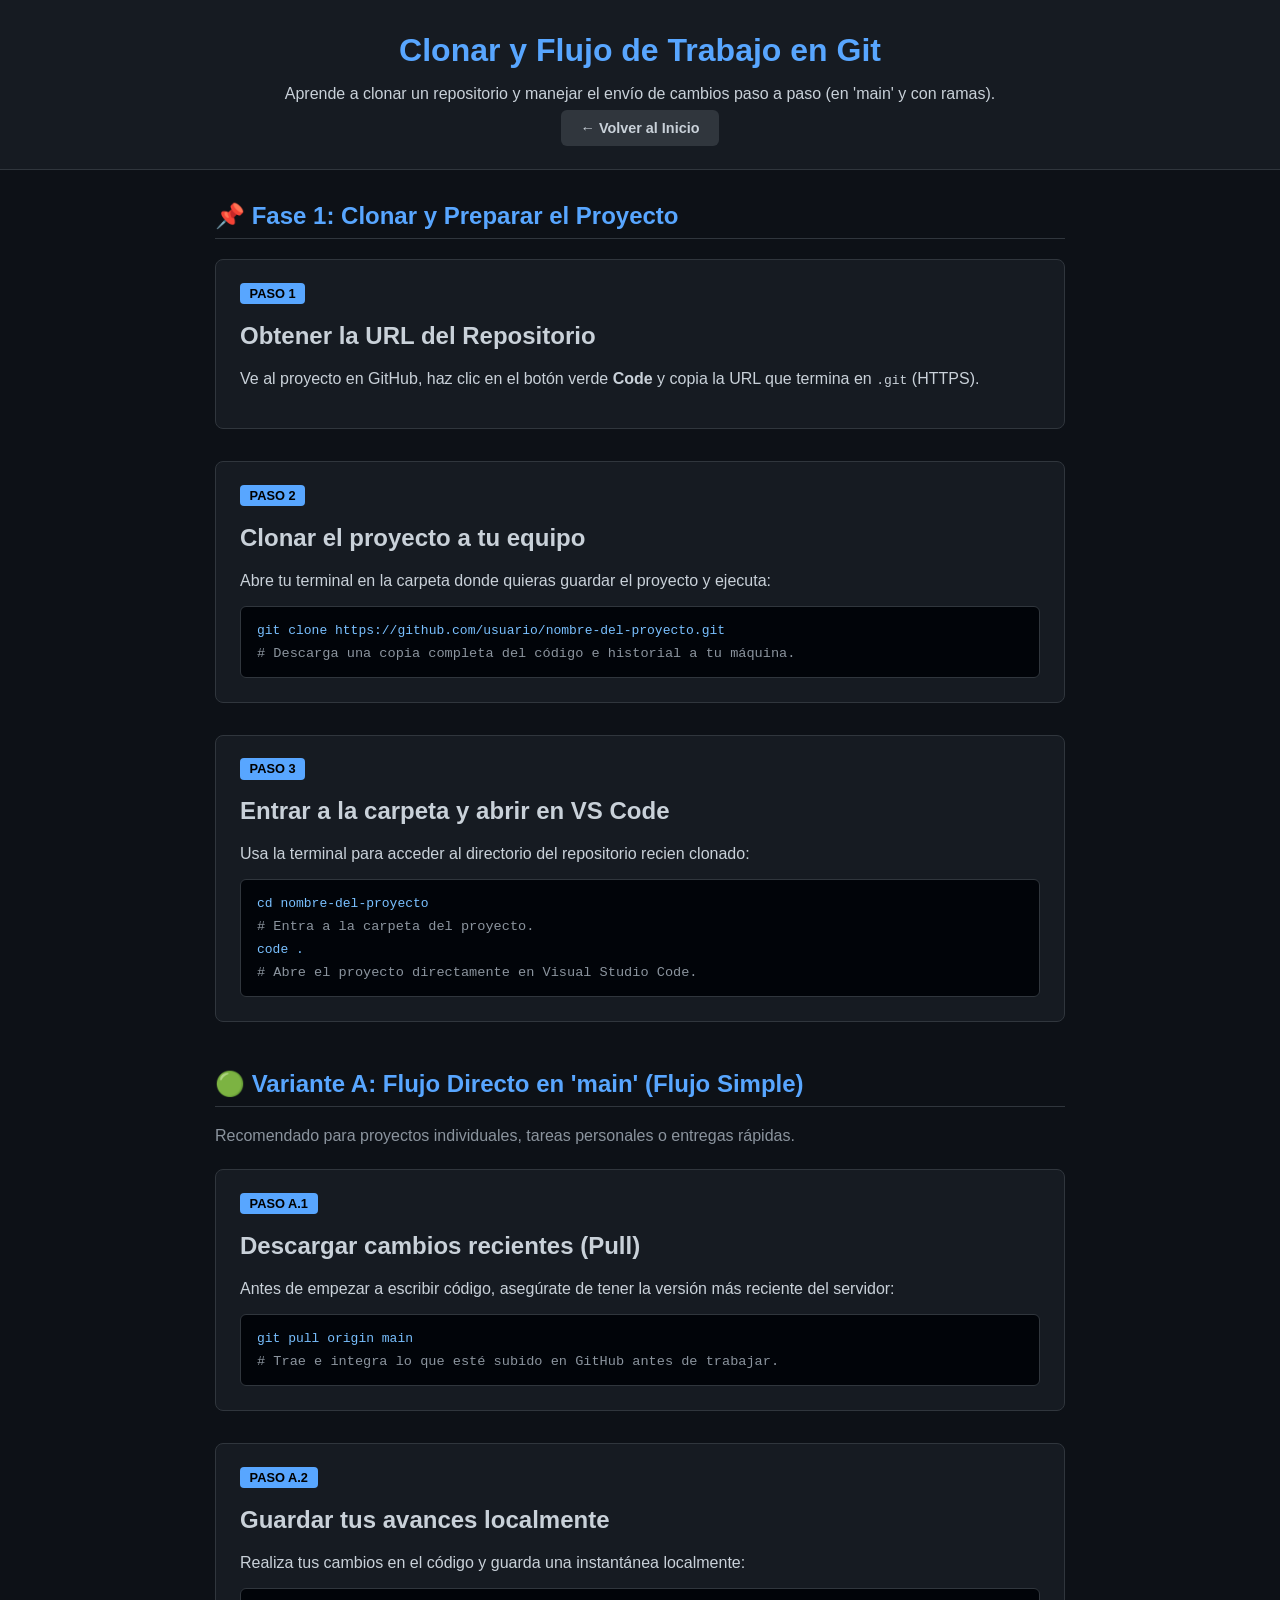
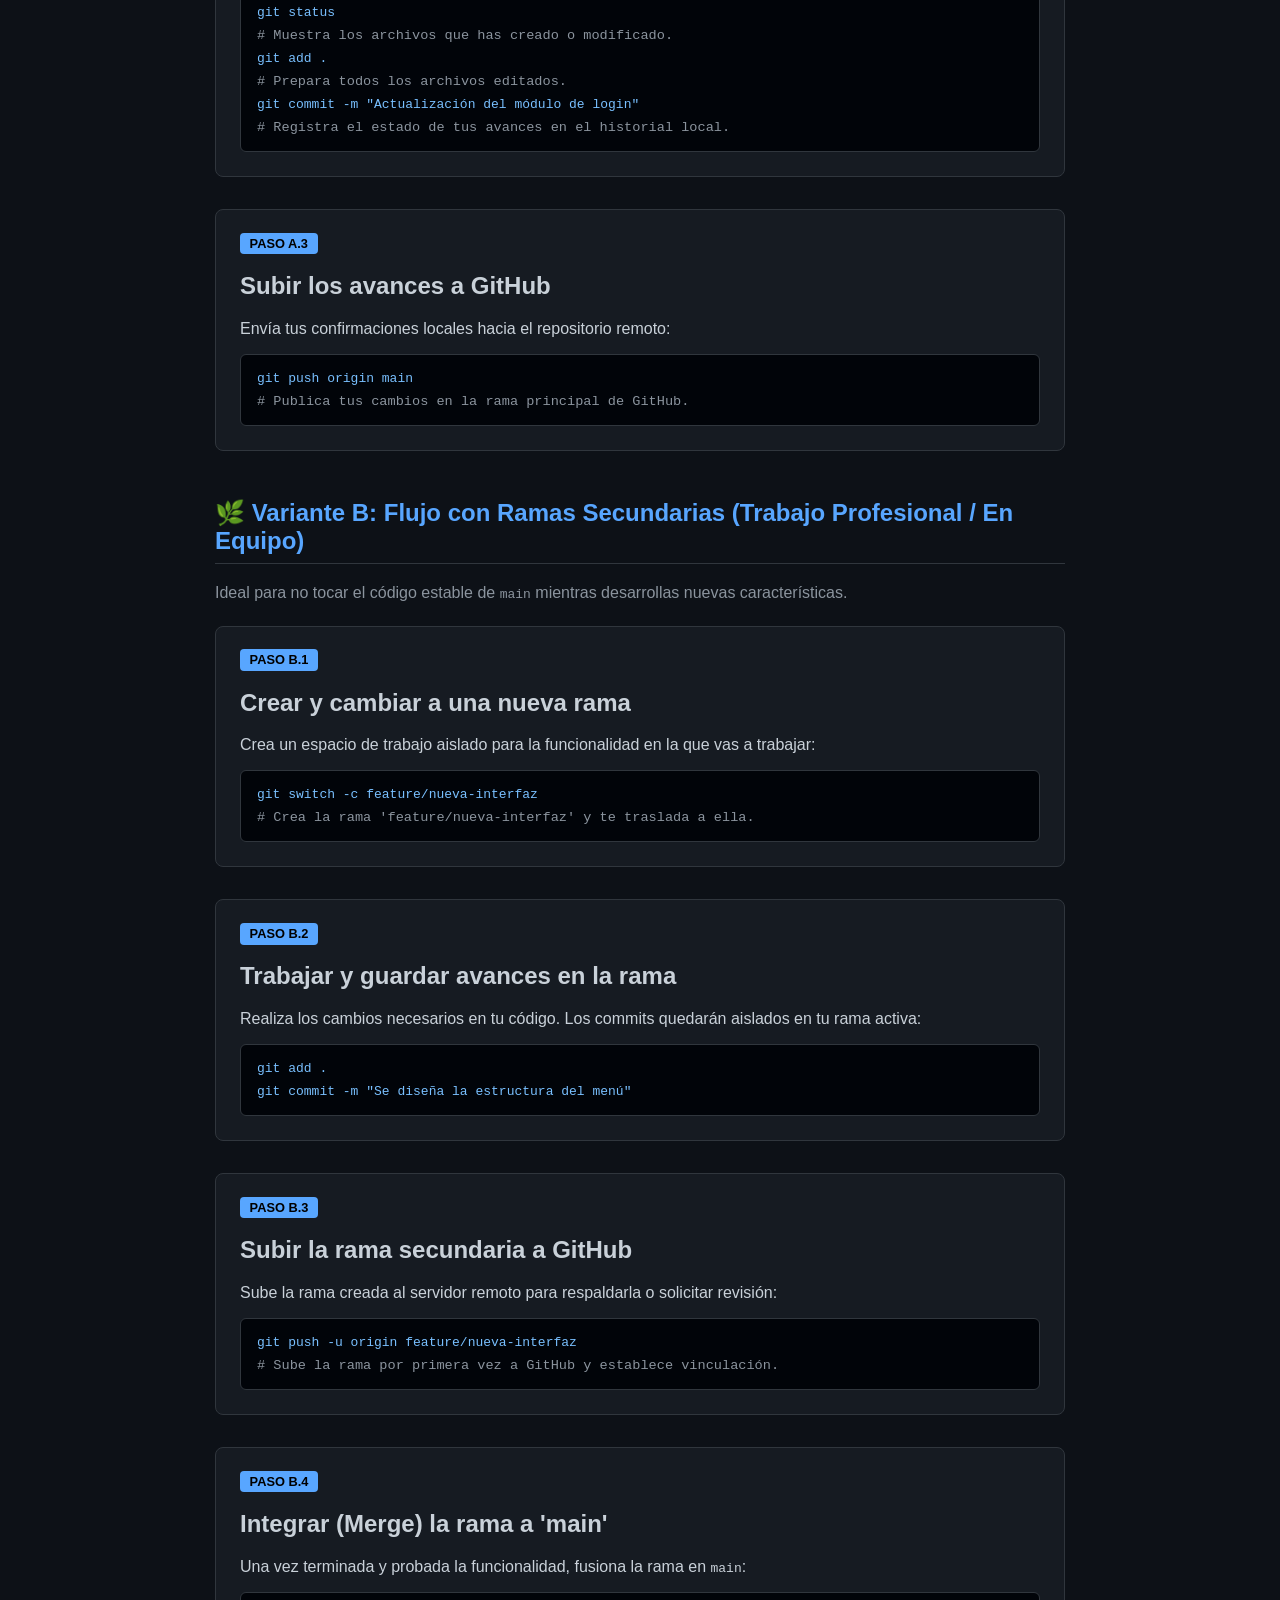
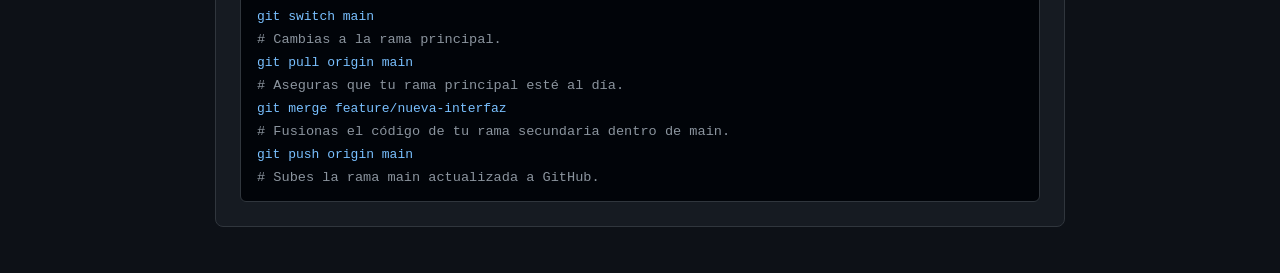
==== clone-y-subir.html @ 5d155984 "Mejora de la plantilla clone-y-subir" ====
<!DOCTYPE html>
<html lang="es">
<head>
    <meta charset="UTF-8">
    <meta name="viewport" content="width=device-width, initial-scale=1.0">
    <title>Clonar y Subir Avances en Git</title>
    <link rel="stylesheet" href="styles.css">
</head>
<body>

    <header>
        <h1>Clonar y Flujo de Trabajo en Git</h1>
        <p>Aprende a clonar un repositorio y manejar el envío de cambios paso a paso (en 'main' y con ramas).</p>
        <a href="index.html" class="btn btn-secondary">← Volver al Inicio</a>
    </header>

    <div class="container-single">

        <!-- FASE 1: CLONAR Y PREPARAR -->
        <h2 style="color: var(--accent-color); border-bottom: 1px solid var(--border-color); padding-bottom: 0.5rem;">
            📌 Fase 1: Clonar y Preparar el Proyecto
        </h2>

        <section class="step-card">
            <span class="step-number">Paso 1</span>
            <h2>Obtener la URL del Repositorio</h2>
            <p>Ve al proyecto en GitHub, haz clic en el botón verde <strong>Code</strong> y copia la URL que termina en <code>.git</code> (HTTPS).</p>
        </section>

        <section class="step-card">
            <span class="step-number">Paso 2</span>
            <h2>Clonar el proyecto a tu equipo</h2>
            <p>Abre tu terminal en la carpeta donde quieras guardar el proyecto y ejecuta:</p>
            <div class="code-block">
                <code>git clone https://github.com/usuario/nombre-del-proyecto.git</code>
                <span class="comment"># Descarga una copia completa del código e historial a tu máquina.</span>
            </div>
        </section>

        <section class="step-card">
            <span class="step-number">Paso 3</span>
            <h2>Entrar a la carpeta y abrir en VS Code</h2>
            <p>Usa la terminal para acceder al directorio del repositorio recien clonado:</p>
            <div class="code-block">
                <code>cd nombre-del-proyecto</code>
                <span class="comment"># Entra a la carpeta del proyecto.</span>
                <code>code .</code>
                <span class="comment"># Abre el proyecto directamente en Visual Studio Code.</span>
            </div>
        </section>


        <!-- FASE 2: VARIANTE A (MAIN) -->
        <h2 style="color: var(--accent-color); border-bottom: 1px solid var(--border-color); padding-bottom: 0.5rem; margin-top: 3rem;">
            🟢 Variante A: Flujo Directo en 'main' (Flujo Simple)
        </h2>
        <p style="margin-bottom: 1.5rem; color: #8b949e;">Recomendado para proyectos individuales, tareas personales o entregas rápidas.</p>

        <section class="step-card">
            <span class="step-number">Paso A.1</span>
            <h2>Descargar cambios recientes (Pull)</h2>
            <p>Antes de empezar a escribir código, asegúrate de tener la versión más reciente del servidor:</p>
            <div class="code-block">
                <code>git pull origin main</code>
                <span class="comment"># Trae e integra lo que esté subido en GitHub antes de trabajar.</span>
            </div>
        </section>

        <section class="step-card">
            <span class="step-number">Paso A.2</span>
            <h2>Guardar tus avances localmente</h2>
            <p>Realiza tus cambios en el código y guarda una instantánea localmente:</p>
            <div class="code-block">
                <code>git status</code>
                <span class="comment"># Muestra los archivos que has creado o modificado.</span>
                <code>git add .</code>
                <span class="comment"># Prepara todos los archivos editados.</span>
                <code>git commit -m "Actualización del módulo de login"</code>
                <span class="comment"># Registra el estado de tus avances en el historial local.</span>
            </div>
        </section>

        <section class="step-card">
            <span class="step-number">Paso A.3</span>
            <h2>Subir los avances a GitHub</h2>
            <p>Envía tus confirmaciones locales hacia el repositorio remoto:</p>
            <div class="code-block">
                <code>git push origin main</code>
                <span class="comment"># Publica tus cambios en la rama principal de GitHub.</span>
            </div>
        </section>


        <!-- FASE 3: VARIANTE B (RAMAS) -->
        <h2 style="color: var(--accent-color); border-bottom: 1px solid var(--border-color); padding-bottom: 0.5rem; margin-top: 3rem;">
            🌿 Variante B: Flujo con Ramas Secundarias (Trabajo Profesional / En Equipo)
        </h2>
        <p style="margin-bottom: 1.5rem; color: #8b949e;">Ideal para no tocar el código estable de <code>main</code> mientras desarrollas nuevas características.</p>

        <section class="step-card">
            <span class="step-number">Paso B.1</span>
            <h2>Crear y cambiar a una nueva rama</h2>
            <p>Crea un espacio de trabajo aislado para la funcionalidad en la que vas a trabajar:</p>
            <div class="code-block">
                <code>git switch -c feature/nueva-interfaz</code>
                <span class="comment"># Crea la rama 'feature/nueva-interfaz' y te traslada a ella.</span>
            </div>
        </section>

        <section class="step-card">
            <span class="step-number">Paso B.2</span>
            <h2>Trabajar y guardar avances en la rama</h2>
            <p>Realiza los cambios necesarios en tu código. Los commits quedarán aislados en tu rama activa:</p>
            <div class="code-block">
                <code>git add .</code>
                <code>git commit -m "Se diseña la estructura del menú"</code>
            </div>
        </section>

        <section class="step-card">
            <span class="step-number">Paso B.3</span>
            <h2>Subir la rama secundaria a GitHub</h2>
            <p>Sube la rama creada al servidor remoto para respaldarla o solicitar revisión:</p>
            <div class="code-block">
                <code>git push -u origin feature/nueva-interfaz</code>
                <span class="comment"># Sube la rama por primera vez a GitHub y establece vinculación.</span>
            </div>
        </section>

        <section class="step-card">
            <span class="step-number">Paso B.4</span>
            <h2>Integrar (Merge) la rama a 'main'</h2>
            <p>Una vez terminada y probada la funcionalidad, fusiona la rama en <code>main</code>:</p>
            <div class="code-block">
                <code>git switch main</code>
                <span class="comment"># Cambias a la rama principal.</span>
                <code>git pull origin main</code>
                <span class="comment"># Aseguras que tu rama principal esté al día.</span>
                <code>git merge feature/nueva-interfaz</code>
                <span class="comment"># Fusionas el código de tu rama secundaria dentro de main.</span>
                <code>git push origin main</code>
                <span class="comment"># Subes la rama main actualizada a GitHub.</span>
            </div>
        </section>

    </div>

</body>
</html>
---- styles.css ----
:root {
    --bg-color: #0d1117;
    --panel-bg: #161b22;
    --border-color: #30363d;
    --text-color: #c9d1d9;
    --accent-color: #58a6ff;
    --code-bg: #010409;
}

body {
    font-family: -apple-system, BlinkMacSystemFont, "Segoe UI", Roboto, sans-serif;
    background-color: var(--bg-color);
    color: var(--text-color);
    margin: 0;
    padding: 0;
}

header {
    background-color: var(--panel-bg);
    padding: 2rem;
    text-align: center;
    border-bottom: 1px solid var(--border-color);
}

header h1 {
    margin: 0;
    color: var(--accent-color);
}

.container {
    display: flex;
    max-width: 1100px;
    margin: 2rem auto;
    gap: 2rem;
    padding: 0 1rem;
}

.sidebar {
    width: 250px;
    position: sticky;
    top: 2rem;
    height: fit-content;
}

.sidebar ul {
    list-style: none;
    padding: 0;
}

.sidebar a {
    color: var(--text-color);
    text-decoration: none;
    display: block;
    padding: 0.5rem 0;
    border-left: 2px solid transparent;
    padding-left: 0.5rem;
}

.sidebar a:hover {
    color: var(--accent-color);
    border-left-color: var(--accent-color);
}

.content {
    flex: 1;
}

section {
    margin-bottom: 3rem;
}

.code-block {
    background-color: var(--code-bg);
    border: 1px solid var(--border-color);
    border-radius: 6px;
    padding: 1rem;
    font-family: monospace;
    display: flex;
    flex-direction: column;
    gap: 0.5rem;
}

.code-block code {
    color: #79c0ff;
}

.comment {
    color: #8b949e;
    font-size: 0.85rem;
}

.card {
    background-color: var(--panel-bg);
    border: 1px solid var(--border-color);
    border-radius: 6px;
    padding: 1rem;
    margin-bottom: 1rem;
}

table {
    width: 100%;
    border-collapse: collapse;
    background-color: var(--panel-bg);
    border-radius: 6px;
    overflow: hidden;
}

th, td {
    padding: 0.75rem 1rem;
    text-align: left;
    border-bottom: 1px solid var(--border-color);
}

th {
    background-color: #21262d;
    color: var(--accent-color);
}

/* Botones de navegación */
.header-nav {
    margin-top: 1.5rem;
    display: flex;
    justify-content: center;
    gap: 1rem;
    flex-wrap: wrap;
}

.btn {
    padding: 0.6rem 1.2rem;
    border-radius: 6px;
    text-decoration: none;
    font-weight: 600;
    font-size: 0.9rem;
    transition: background-color 0.2s ease;
}

.btn-primary {
    background-color: #238636;
    color: #ffffff;
}

.btn-primary:hover {
    background-color: #2ea043;
}

.btn-secondary {
    background-color: var(--border-color);
    color: var(--text-color);
}

.btn-secondary:hover {
    background-color: #484f58;
}

/* Layout de página completa */
.container-single {
    max-width: 850px;
    margin: 2rem auto;
    padding: 0 1rem;
}

/* Tarjetas paso a paso */
.step-card {
    background-color: var(--panel-bg);
    border: 1px solid var(--border-color);
    border-radius: 8px;
    padding: 1.5rem;
    margin-bottom: 2rem;
    position: relative;
}

.step-number {
    background-color: var(--accent-color);
    color: #000;
    font-weight: bold;
    padding: 0.2rem 0.6rem;
    border-radius: 4px;
    font-size: 0.8rem;
    text-transform: uppercase;
}
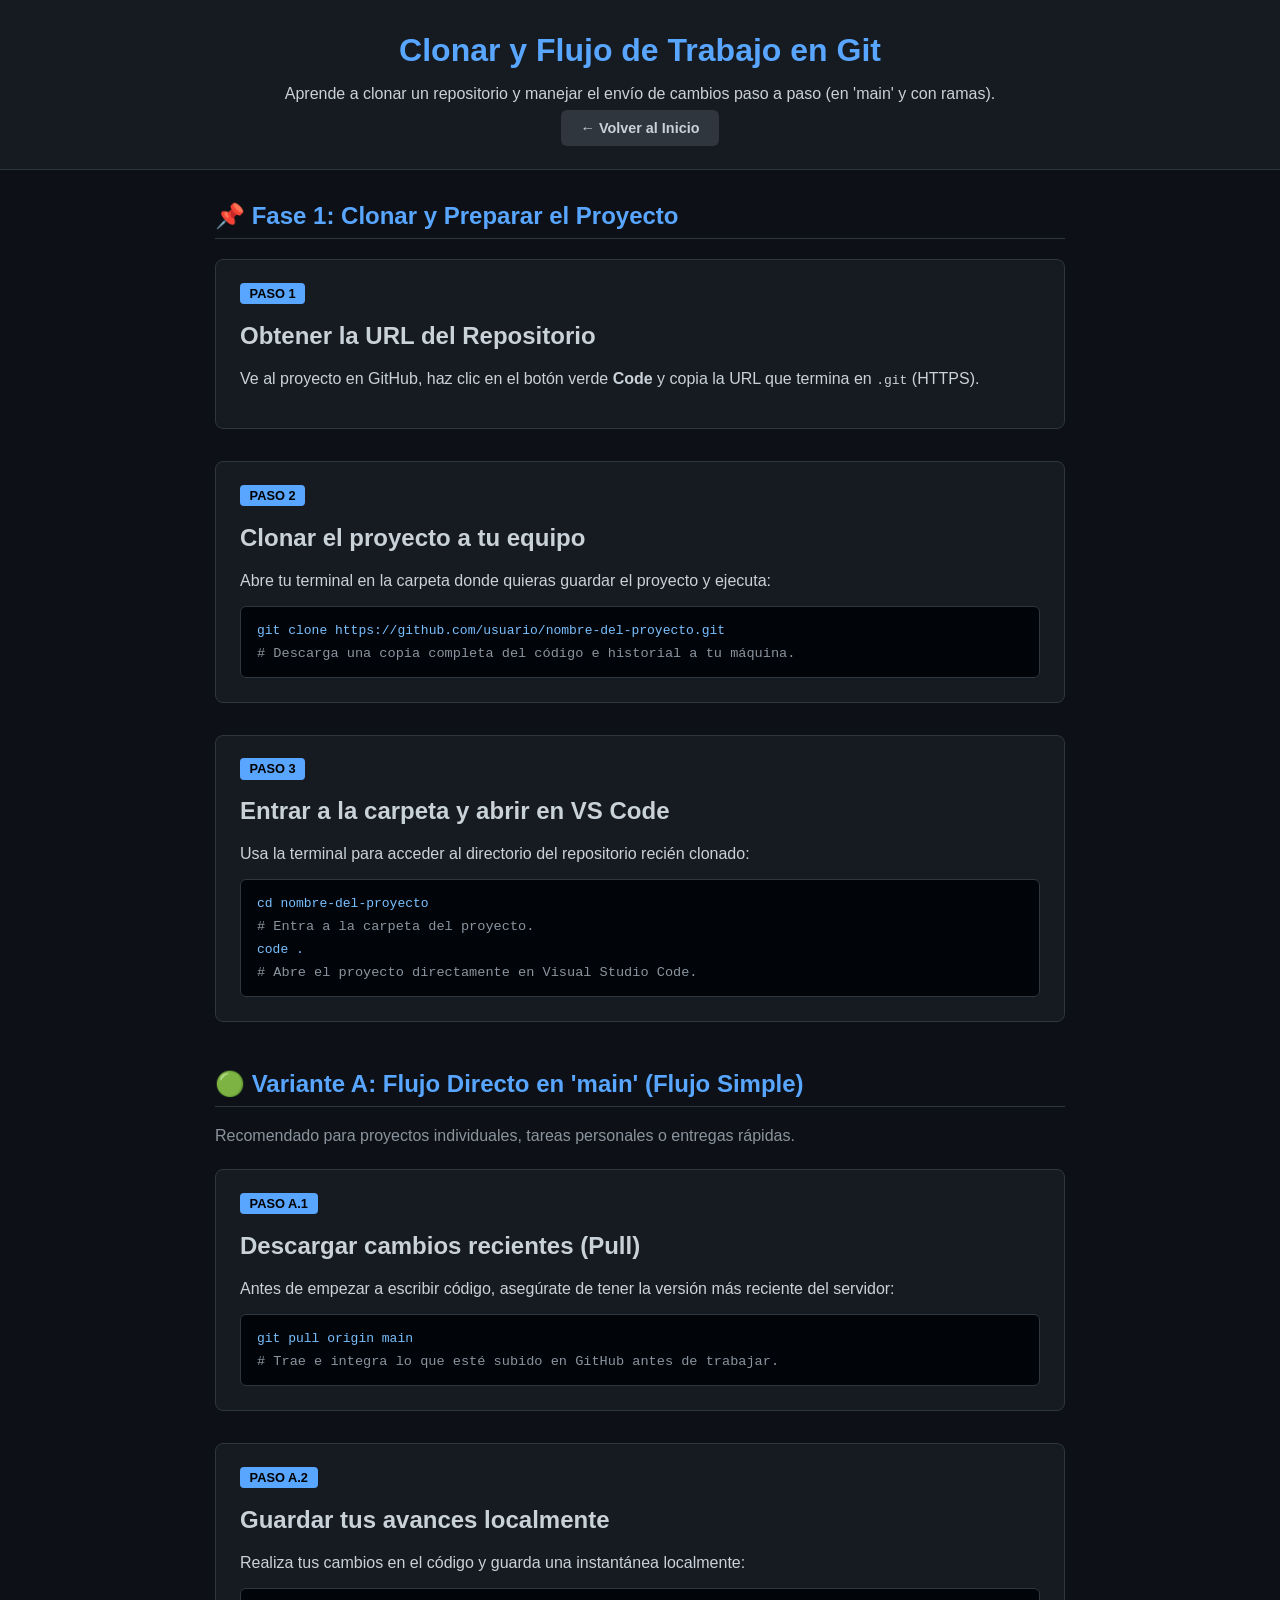
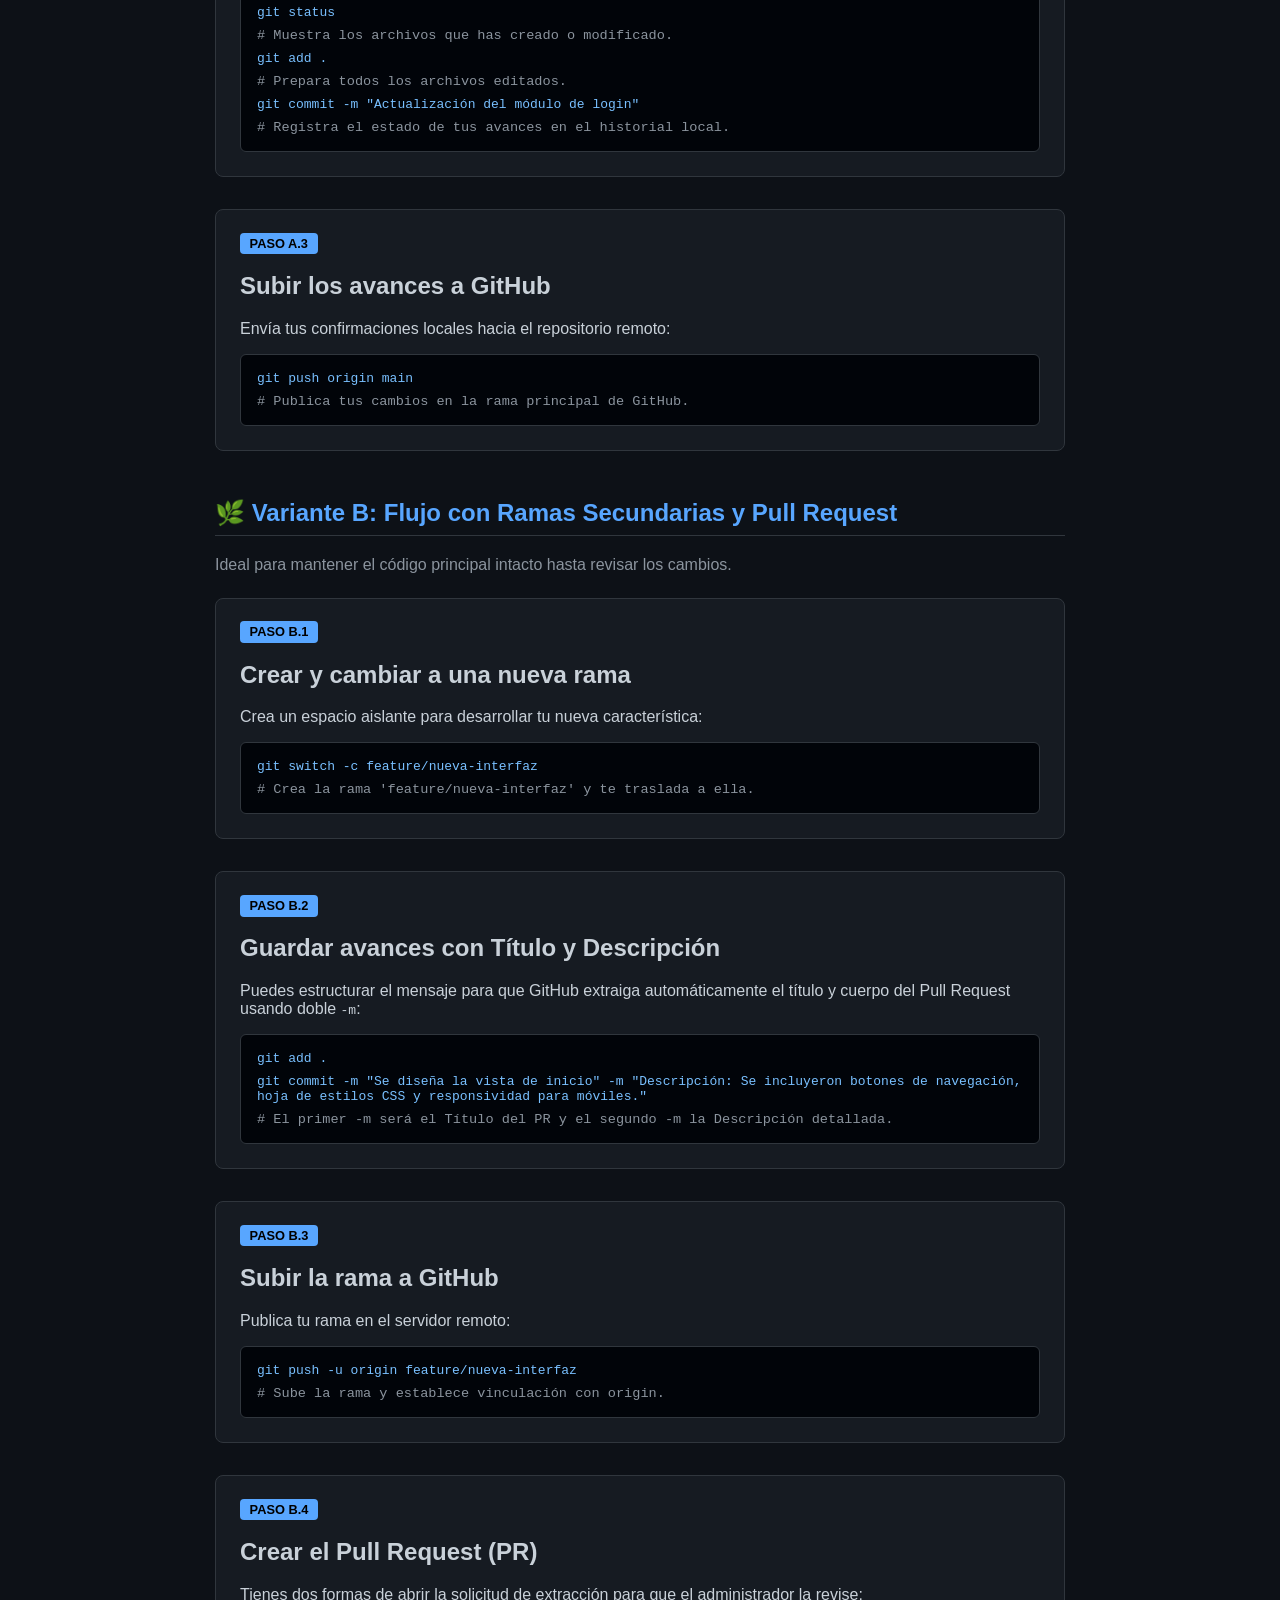
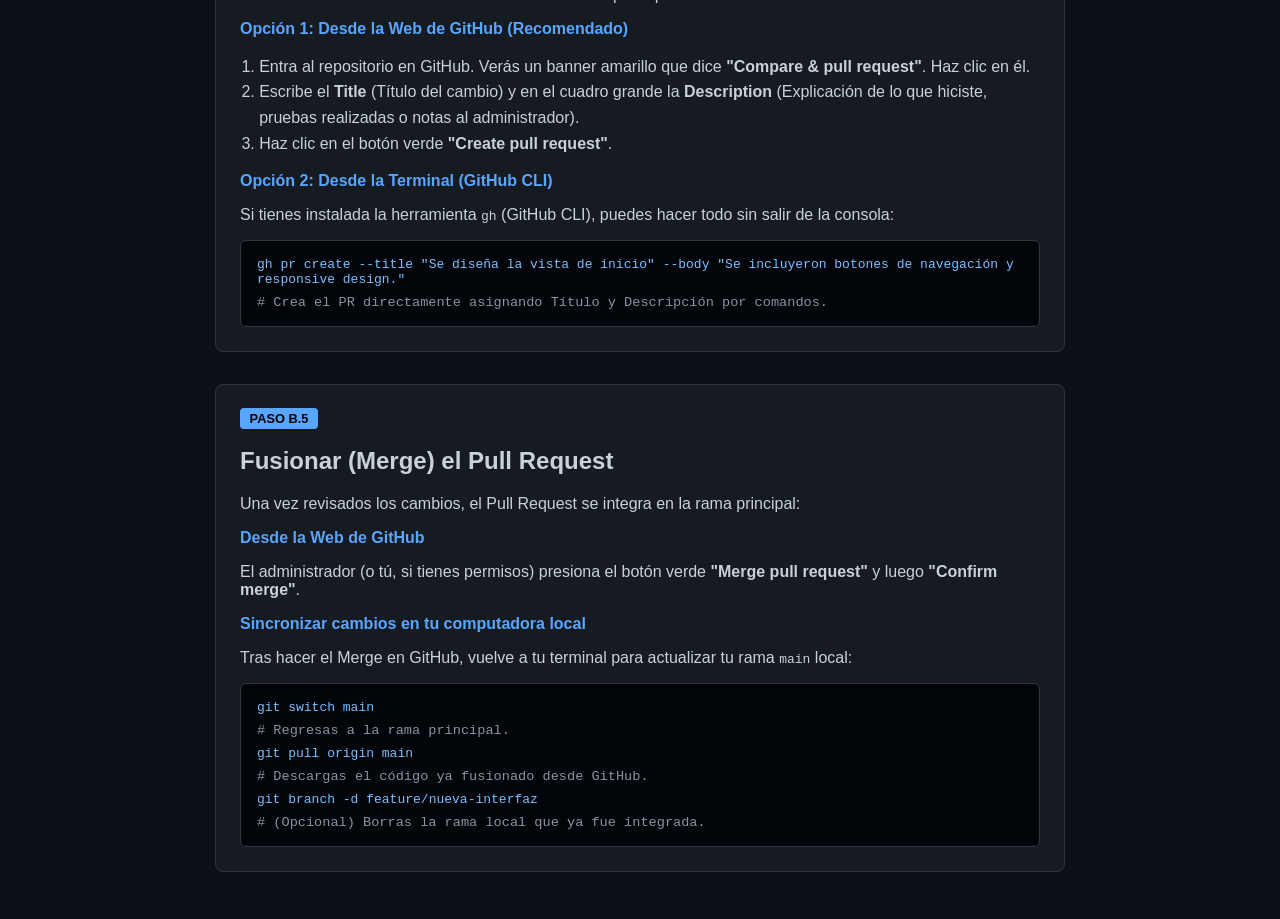
==== commit 42413f7e: "otra mejora otra mejora especificando el PULL REQUEST Y MERGE" ====
--- a/clone-y-subir.html
+++ b/clone-y-subir.html
@@ -40,7 +40,7 @@
         <section class="step-card">
             <span class="step-number">Paso 3</span>
             <h2>Entrar a la carpeta y abrir en VS Code</h2>
-            <p>Usa la terminal para acceder al directorio del repositorio recien clonado:</p>
+            <p>Usa la terminal para acceder al directorio del repositorio recién clonado:</p>
             <div class="code-block">
                 <code>cd nombre-del-proyecto</code>
                 <span class="comment"># Entra a la carpeta del proyecto.</span>
@@ -91,16 +91,16 @@
         </section>
 
 
-        <!-- FASE 3: VARIANTE B (RAMAS) -->
+        <!-- FASE 3: VARIANTE B (RAMAS Y PULL REQUEST) -->
         <h2 style="color: var(--accent-color); border-bottom: 1px solid var(--border-color); padding-bottom: 0.5rem; margin-top: 3rem;">
-            🌿 Variante B: Flujo con Ramas Secundarias (Trabajo Profesional / En Equipo)
+            🌿 Variante B: Flujo con Ramas Secundarias y Pull Request
         </h2>
-        <p style="margin-bottom: 1.5rem; color: #8b949e;">Ideal para no tocar el código estable de <code>main</code> mientras desarrollas nuevas características.</p>
+        <p style="margin-bottom: 1.5rem; color: #8b949e;">Ideal para mantener el código principal intacto hasta revisar los cambios.</p>
 
         <section class="step-card">
             <span class="step-number">Paso B.1</span>
             <h2>Crear y cambiar a una nueva rama</h2>
-            <p>Crea un espacio de trabajo aislado para la funcionalidad en la que vas a trabajar:</p>
+            <p>Crea un espacio aislante para desarrollar tu nueva característica:</p>
             <div class="code-block">
                 <code>git switch -c feature/nueva-interfaz</code>
                 <span class="comment"># Crea la rama 'feature/nueva-interfaz' y te traslada a ella.</span>
@@ -109,37 +109,62 @@
 
         <section class="step-card">
             <span class="step-number">Paso B.2</span>
-            <h2>Trabajar y guardar avances en la rama</h2>
-            <p>Realiza los cambios necesarios en tu código. Los commits quedarán aislados en tu rama activa:</p>
+            <h2>Guardar avances con Título y Descripción</h2>
+            <p>Puedes estructurar el mensaje para que GitHub extraiga automáticamente el título y cuerpo del Pull Request usando doble <code>-m</code>:</p>
             <div class="code-block">
                 <code>git add .</code>
-                <code>git commit -m "Se diseña la estructura del menú"</code>
+                <code>git commit -m "Se diseña la vista de inicio" -m "Descripción: Se incluyeron botones de navegación, hoja de estilos CSS y responsividad para móviles."</code>
+                <span class="comment"># El primer -m será el Título del PR y el segundo -m la Descripción detallada.</span>
             </div>
         </section>
 
         <section class="step-card">
             <span class="step-number">Paso B.3</span>
-            <h2>Subir la rama secundaria a GitHub</h2>
-            <p>Sube la rama creada al servidor remoto para respaldarla o solicitar revisión:</p>
+            <h2>Subir la rama a GitHub</h2>
+            <p>Publica tu rama en el servidor remoto:</p>
             <div class="code-block">
                 <code>git push -u origin feature/nueva-interfaz</code>
-                <span class="comment"># Sube la rama por primera vez a GitHub y establece vinculación.</span>
+                <span class="comment"># Sube la rama y establece vinculación con origin.</span>
             </div>
         </section>
 
         <section class="step-card">
             <span class="step-number">Paso B.4</span>
-            <h2>Integrar (Merge) la rama a 'main'</h2>
-            <p>Una vez terminada y probada la funcionalidad, fusiona la rama en <code>main</code>:</p>
+            <h2>Crear el Pull Request (PR)</h2>
+            <p>Tienes dos formas de abrir la solicitud de extracción para que el administrador la revise:</p>
+            
+            <h3 style="color: var(--accent-color); font-size: 1rem; margin-top: 1rem;">Opción 1: Desde la Web de GitHub (Recomendado)</h3>
+            <ol style="padding-left: 1.2rem; line-height: 1.6;">
+                <li>Entra al repositorio en GitHub. Verás un banner amarillo que dice <strong>"Compare & pull request"</strong>. Haz clic en él.</li>
+                <li>Escribe el <strong>Title</strong> (Título del cambio) y en el cuadro grande la <strong>Description</strong> (Explicación de lo que hiciste, pruebas realizadas o notas al administrador).</li>
+                <li>Haz clic en el botón verde <strong>"Create pull request"</strong>.</li>
+            </ol>
+
+            <h3 style="color: var(--accent-color); font-size: 1rem; margin-top: 1rem;">Opción 2: Desde la Terminal (GitHub CLI)</h3>
+            <p>Si tienes instalada la herramienta <code>gh</code> (GitHub CLI), puedes hacer todo sin salir de la consola:</p>
+            <div class="code-block">
+                <code>gh pr create --title "Se diseña la vista de inicio" --body "Se incluyeron botones de navegación y responsive design."</code>
+                <span class="comment"># Crea el PR directamente asignando Título y Descripción por comandos.</span>
+            </div>
+        </section>
+
+        <section class="step-card">
+            <span class="step-number">Paso B.5</span>
+            <h2>Fusionar (Merge) el Pull Request</h2>
+            <p>Una vez revisados los cambios, el Pull Request se integra en la rama principal:</p>
+
+            <h3 style="color: var(--accent-color); font-size: 1rem; margin-top: 1rem;">Desde la Web de GitHub</h3>
+            <p>El administrador (o tú, si tienes permisos) presiona el botón verde <strong>"Merge pull request"</strong> y luego <strong>"Confirm merge"</strong>.</p>
+
+            <h3 style="color: var(--accent-color); font-size: 1rem; margin-top: 1rem;">Sincronizar cambios en tu computadora local</h3>
+            <p>Tras hacer el Merge en GitHub, vuelve a tu terminal para actualizar tu rama <code>main</code> local:</p>
             <div class="code-block">
                 <code>git switch main</code>
-                <span class="comment"># Cambias a la rama principal.</span>
+                <span class="comment"># Regresas a la rama principal.</span>
                 <code>git pull origin main</code>
-                <span class="comment"># Aseguras que tu rama principal esté al día.</span>
-                <code>git merge feature/nueva-interfaz</code>
-                <span class="comment"># Fusionas el código de tu rama secundaria dentro de main.</span>
-                <code>git push origin main</code>
-                <span class="comment"># Subes la rama main actualizada a GitHub.</span>
+                <span class="comment"># Descargas el código ya fusionado desde GitHub.</span>
+                <code>git branch -d feature/nueva-interfaz</code>
+                <span class="comment"># (Opcional) Borras la rama local que ya fue integrada.</span>
             </div>
         </section>
 
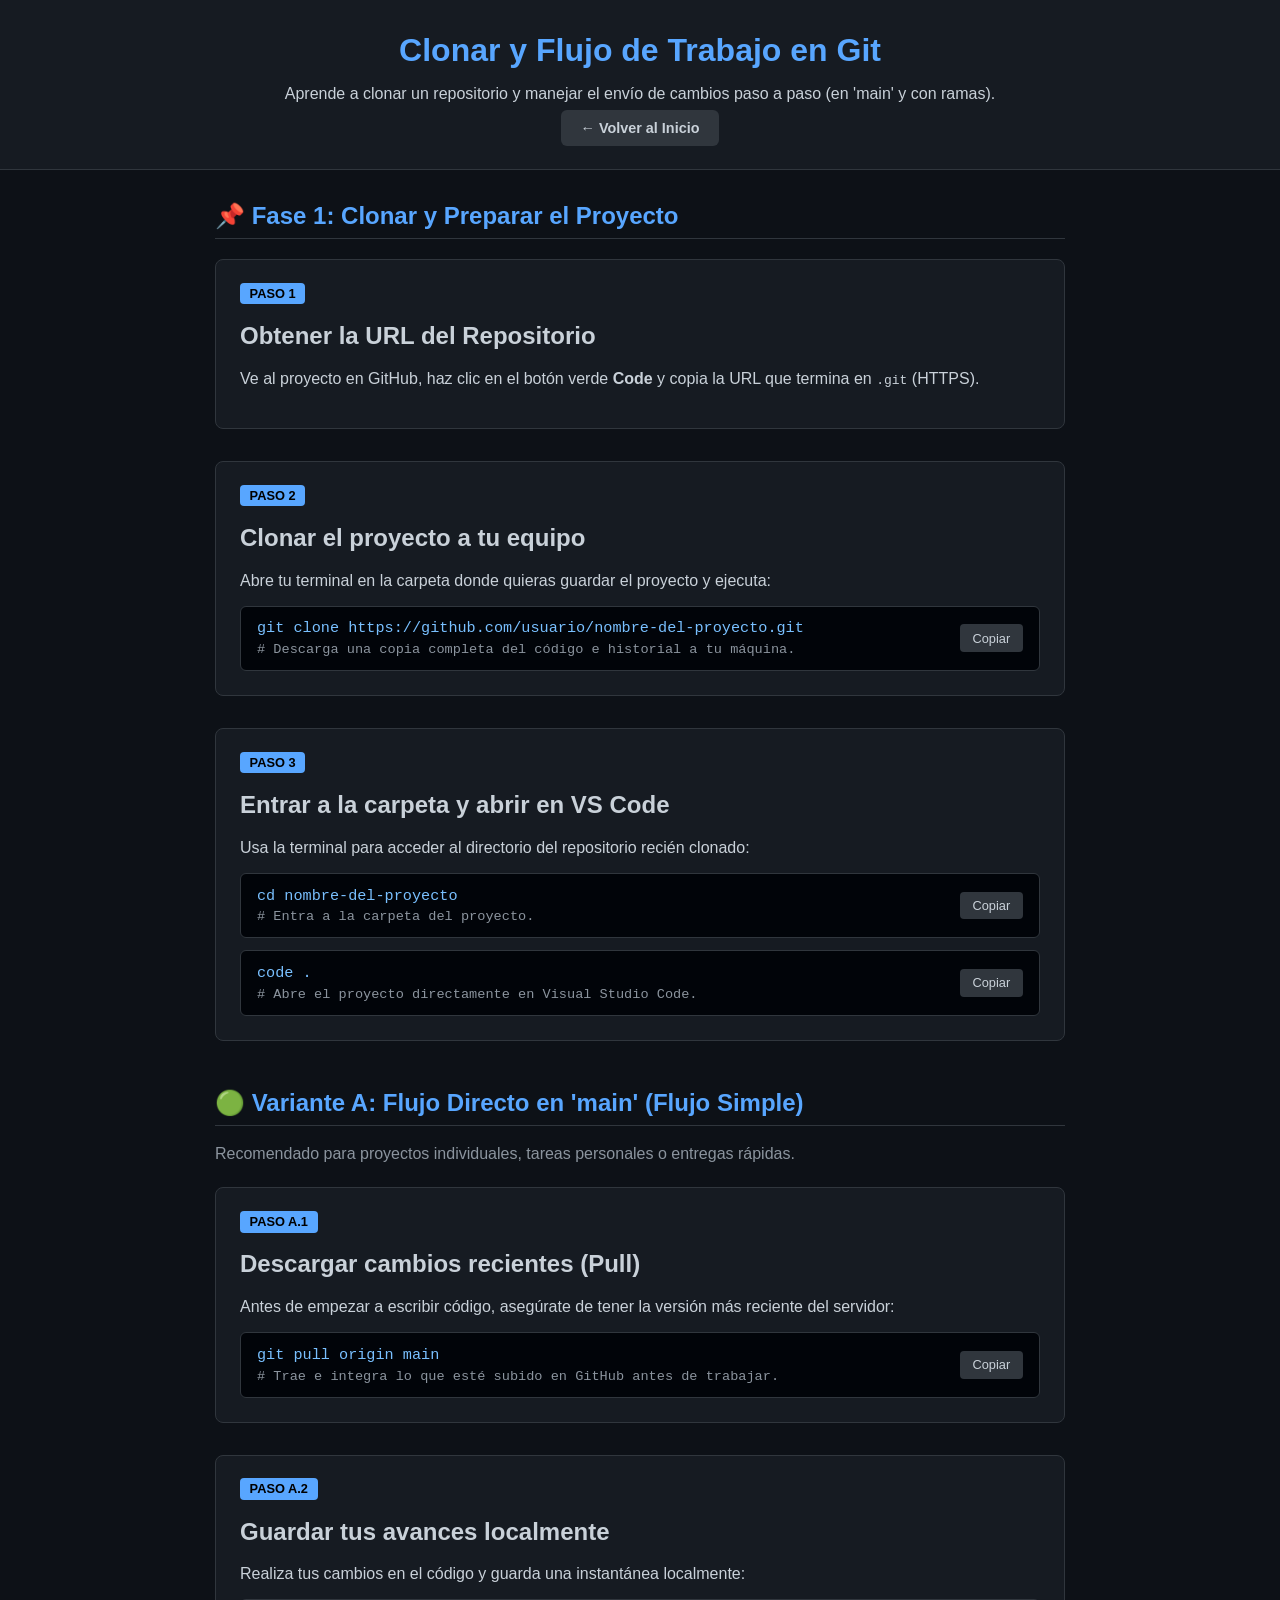
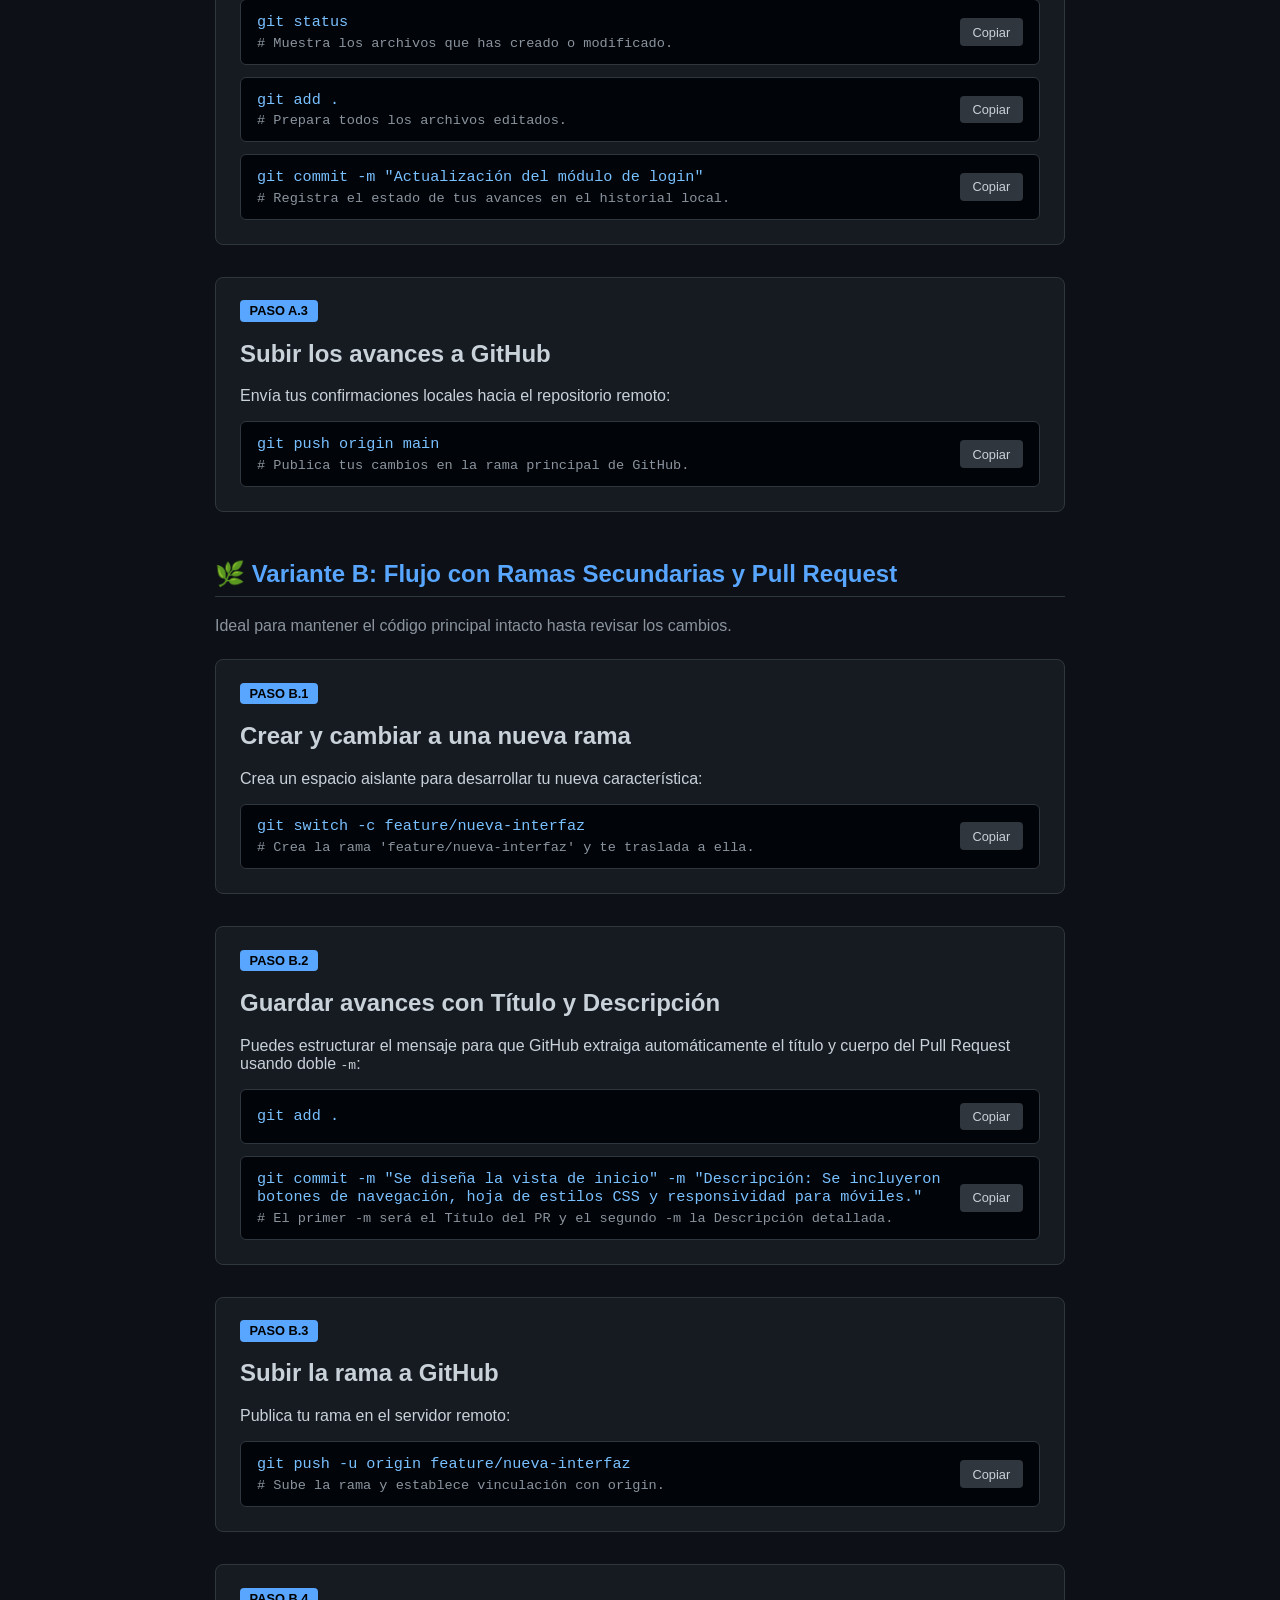
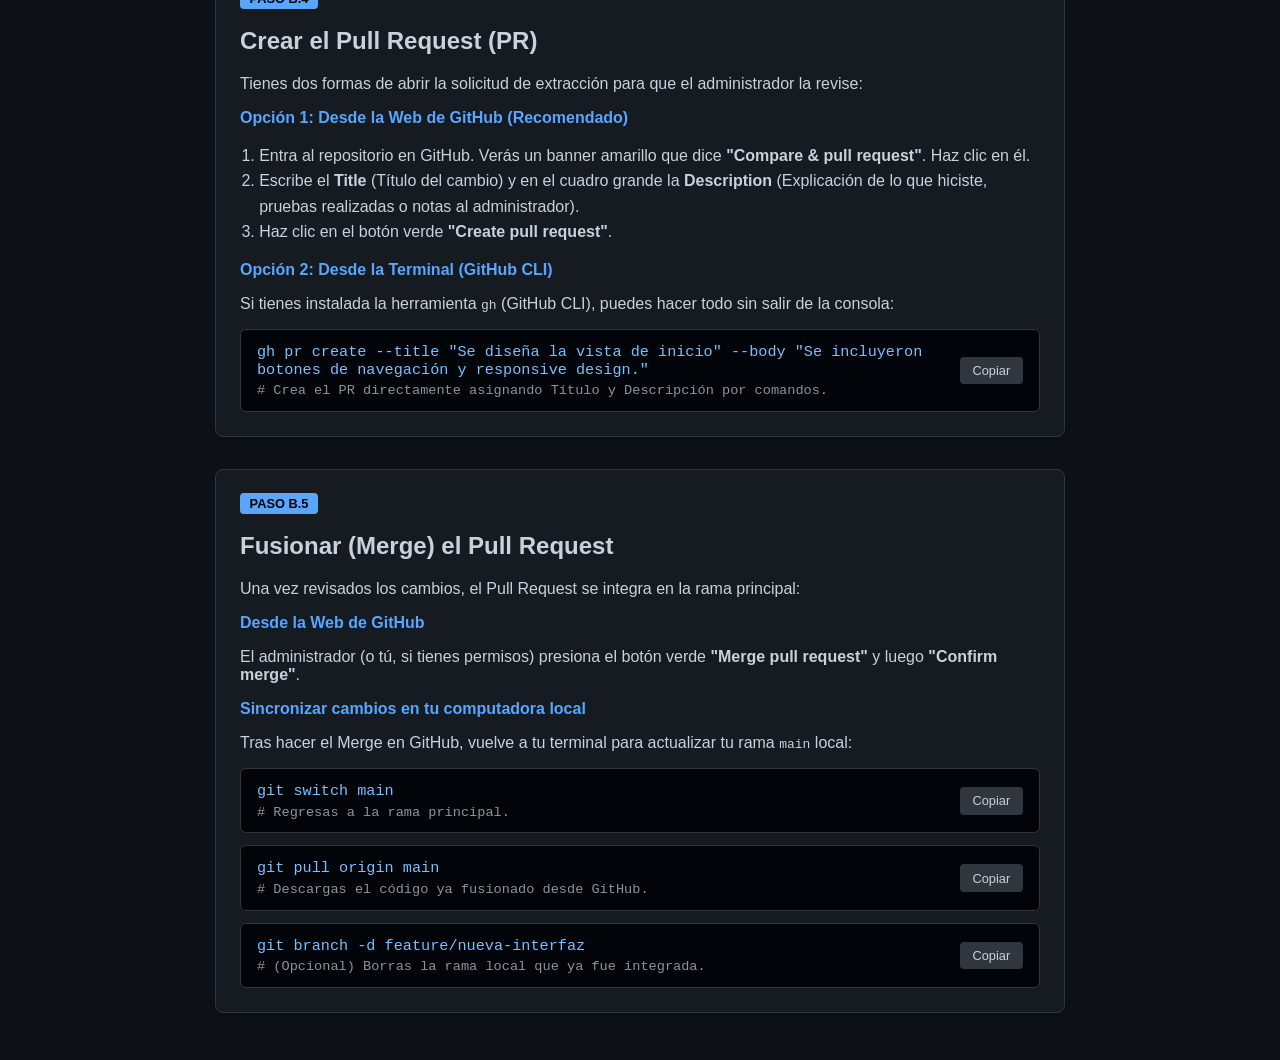
==== commit 21c93a9f: "Desarrollo de la plantilla generador y tambien agregación del boton copiar en todas las lineas de co" ====
--- a/clone-y-subir.html
+++ b/clone-y-subir.html
@@ -1,11 +1,13 @@
 <!DOCTYPE html>
 <html lang="es">
+
 <head>
     <meta charset="UTF-8">
     <meta name="viewport" content="width=device-width, initial-scale=1.0">
     <title>Clonar y Subir Avances en Git</title>
     <link rel="stylesheet" href="styles.css">
 </head>
+
 <body>
 
     <header>
@@ -24,7 +26,8 @@
         <section class="step-card">
             <span class="step-number">Paso 1</span>
             <h2>Obtener la URL del Repositorio</h2>
-            <p>Ve al proyecto en GitHub, haz clic en el botón verde <strong>Code</strong> y copia la URL que termina en <code>.git</code> (HTTPS).</p>
+            <p>Ve al proyecto en GitHub, haz clic en el botón verde <strong>Code</strong> y copia la URL que termina en
+                <code>.git</code> (HTTPS).</p>
         </section>
 
         <section class="step-card">
@@ -51,10 +54,12 @@
 
 
         <!-- FASE 2: VARIANTE A (MAIN) -->
-        <h2 style="color: var(--accent-color); border-bottom: 1px solid var(--border-color); padding-bottom: 0.5rem; margin-top: 3rem;">
+        <h2
+            style="color: var(--accent-color); border-bottom: 1px solid var(--border-color); padding-bottom: 0.5rem; margin-top: 3rem;">
             🟢 Variante A: Flujo Directo en 'main' (Flujo Simple)
         </h2>
-        <p style="margin-bottom: 1.5rem; color: #8b949e;">Recomendado para proyectos individuales, tareas personales o entregas rápidas.</p>
+        <p style="margin-bottom: 1.5rem; color: #8b949e;">Recomendado para proyectos individuales, tareas personales o
+            entregas rápidas.</p>
 
         <section class="step-card">
             <span class="step-number">Paso A.1</span>
@@ -92,10 +97,12 @@
 
 
         <!-- FASE 3: VARIANTE B (RAMAS Y PULL REQUEST) -->
-        <h2 style="color: var(--accent-color); border-bottom: 1px solid var(--border-color); padding-bottom: 0.5rem; margin-top: 3rem;">
+        <h2
+            style="color: var(--accent-color); border-bottom: 1px solid var(--border-color); padding-bottom: 0.5rem; margin-top: 3rem;">
             🌿 Variante B: Flujo con Ramas Secundarias y Pull Request
         </h2>
-        <p style="margin-bottom: 1.5rem; color: #8b949e;">Ideal para mantener el código principal intacto hasta revisar los cambios.</p>
+        <p style="margin-bottom: 1.5rem; color: #8b949e;">Ideal para mantener el código principal intacto hasta revisar
+            los cambios.</p>
 
         <section class="step-card">
             <span class="step-number">Paso B.1</span>
@@ -110,11 +117,13 @@
         <section class="step-card">
             <span class="step-number">Paso B.2</span>
             <h2>Guardar avances con Título y Descripción</h2>
-            <p>Puedes estructurar el mensaje para que GitHub extraiga automáticamente el título y cuerpo del Pull Request usando doble <code>-m</code>:</p>
+            <p>Puedes estructurar el mensaje para que GitHub extraiga automáticamente el título y cuerpo del Pull
+                Request usando doble <code>-m</code>:</p>
             <div class="code-block">
                 <code>git add .</code>
                 <code>git commit -m "Se diseña la vista de inicio" -m "Descripción: Se incluyeron botones de navegación, hoja de estilos CSS y responsividad para móviles."</code>
-                <span class="comment"># El primer -m será el Título del PR y el segundo -m la Descripción detallada.</span>
+                <span class="comment"># El primer -m será el Título del PR y el segundo -m la Descripción
+                    detallada.</span>
             </div>
         </section>
 
@@ -132,16 +141,22 @@
             <span class="step-number">Paso B.4</span>
             <h2>Crear el Pull Request (PR)</h2>
             <p>Tienes dos formas de abrir la solicitud de extracción para que el administrador la revise:</p>
-            
-            <h3 style="color: var(--accent-color); font-size: 1rem; margin-top: 1rem;">Opción 1: Desde la Web de GitHub (Recomendado)</h3>
+
+            <h3 style="color: var(--accent-color); font-size: 1rem; margin-top: 1rem;">Opción 1: Desde la Web de GitHub
+                (Recomendado)</h3>
             <ol style="padding-left: 1.2rem; line-height: 1.6;">
-                <li>Entra al repositorio en GitHub. Verás un banner amarillo que dice <strong>"Compare & pull request"</strong>. Haz clic en él.</li>
-                <li>Escribe el <strong>Title</strong> (Título del cambio) y en el cuadro grande la <strong>Description</strong> (Explicación de lo que hiciste, pruebas realizadas o notas al administrador).</li>
+                <li>Entra al repositorio en GitHub. Verás un banner amarillo que dice <strong>"Compare & pull
+                        request"</strong>. Haz clic en él.</li>
+                <li>Escribe el <strong>Title</strong> (Título del cambio) y en el cuadro grande la
+                    <strong>Description</strong> (Explicación de lo que hiciste, pruebas realizadas o notas al
+                    administrador).</li>
                 <li>Haz clic en el botón verde <strong>"Create pull request"</strong>.</li>
             </ol>
 
-            <h3 style="color: var(--accent-color); font-size: 1rem; margin-top: 1rem;">Opción 2: Desde la Terminal (GitHub CLI)</h3>
-            <p>Si tienes instalada la herramienta <code>gh</code> (GitHub CLI), puedes hacer todo sin salir de la consola:</p>
+            <h3 style="color: var(--accent-color); font-size: 1rem; margin-top: 1rem;">Opción 2: Desde la Terminal
+                (GitHub CLI)</h3>
+            <p>Si tienes instalada la herramienta <code>gh</code> (GitHub CLI), puedes hacer todo sin salir de la
+                consola:</p>
             <div class="code-block">
                 <code>gh pr create --title "Se diseña la vista de inicio" --body "Se incluyeron botones de navegación y responsive design."</code>
                 <span class="comment"># Crea el PR directamente asignando Título y Descripción por comandos.</span>
@@ -154,9 +169,11 @@
             <p>Una vez revisados los cambios, el Pull Request se integra en la rama principal:</p>
 
             <h3 style="color: var(--accent-color); font-size: 1rem; margin-top: 1rem;">Desde la Web de GitHub</h3>
-            <p>El administrador (o tú, si tienes permisos) presiona el botón verde <strong>"Merge pull request"</strong> y luego <strong>"Confirm merge"</strong>.</p>
+            <p>El administrador (o tú, si tienes permisos) presiona el botón verde <strong>"Merge pull request"</strong>
+                y luego <strong>"Confirm merge"</strong>.</p>
 
-            <h3 style="color: var(--accent-color); font-size: 1rem; margin-top: 1rem;">Sincronizar cambios en tu computadora local</h3>
+            <h3 style="color: var(--accent-color); font-size: 1rem; margin-top: 1rem;">Sincronizar cambios en tu
+                computadora local</h3>
             <p>Tras hacer el Merge en GitHub, vuelve a tu terminal para actualizar tu rama <code>main</code> local:</p>
             <div class="code-block">
                 <code>git switch main</code>
@@ -169,6 +186,7 @@
         </section>
 
     </div>
+    <script src="script.js"></script>
+</body>
 
-</body>
 </html>
--- a/styles.css
+++ b/styles.css
@@ -177,4 +177,102 @@
     border-radius: 4px;
     font-size: 0.8rem;
     text-transform: uppercase;
+}
+
+/* Estilos para el botón de copia automático en .code-block */
+.code-block {
+    position: relative; /* Necesario para posicionar el botón de forma absoluta */
+    padding-right: 5rem !important; /* Deja espacio para que el botón no tape texto largo */
+}
+
+.auto-copy-btn {
+    position: absolute;
+    top: 0.6rem;
+    right: 0.6rem;
+    background-color: var(--border-color);
+    color: var(--text-color);
+    border: 1px solid rgba(255, 255, 255, 0.1);
+    border-radius: 4px;
+    padding: 0.3rem 0.65rem;
+    font-size: 0.75rem;
+    font-weight: 600;
+    cursor: pointer;
+    white-space: nowrap;
+    transition: background-color 0.2s ease, border-color 0.2s ease, transform 0.1s ease;
+    user-select: none;
+}
+
+.auto-copy-btn:hover {
+    background-color: #484f58;
+    border-color: var(--accent-color);
+}
+
+.auto-copy-btn:active {
+    transform: scale(0.95);
+}
+
+.auto-copy-btn.copied {
+    background-color: #238636;
+    color: #ffffff;
+    border-color: #2ea043;
+}
+
+/* Transformación de los bloques de código al estilo del generador */
+.code-block {
+    background-color: transparent !important;
+    border: none !important;
+    padding: 0 !important;
+    display: flex;
+    flex-direction: column;
+    gap: 0.75rem;
+}
+
+.command-item {
+    background-color: var(--code-bg);
+    border: 1px solid var(--border-color);
+    border-radius: 6px;
+    padding: 0.8rem 1rem;
+    display: flex;
+    justify-content: space-between;
+    align-items: center;
+    gap: 1rem;
+}
+
+.command-details {
+    display: flex;
+    flex-direction: column;
+    gap: 0.3rem;
+}
+
+.command-details code {
+    color: #79c0ff;
+    font-family: monospace;
+    font-size: 0.95rem;
+}
+
+.command-details .comment {
+    color: #8b949e;
+    font-size: 0.85rem;
+    user-select: none;
+}
+
+.single-copy-btn {
+    background-color: var(--border-color);
+    color: var(--text-color);
+    border: none;
+    border-radius: 4px;
+    padding: 0.4rem 0.8rem;
+    font-size: 0.8rem;
+    cursor: pointer;
+    white-space: nowrap;
+    transition: background-color 0.2s ease;
+}
+
+.single-copy-btn:hover {
+    background-color: #484f58;
+}
+
+.single-copy-btn.copied {
+    background-color: #238636;
+    color: #ffffff;
 }
